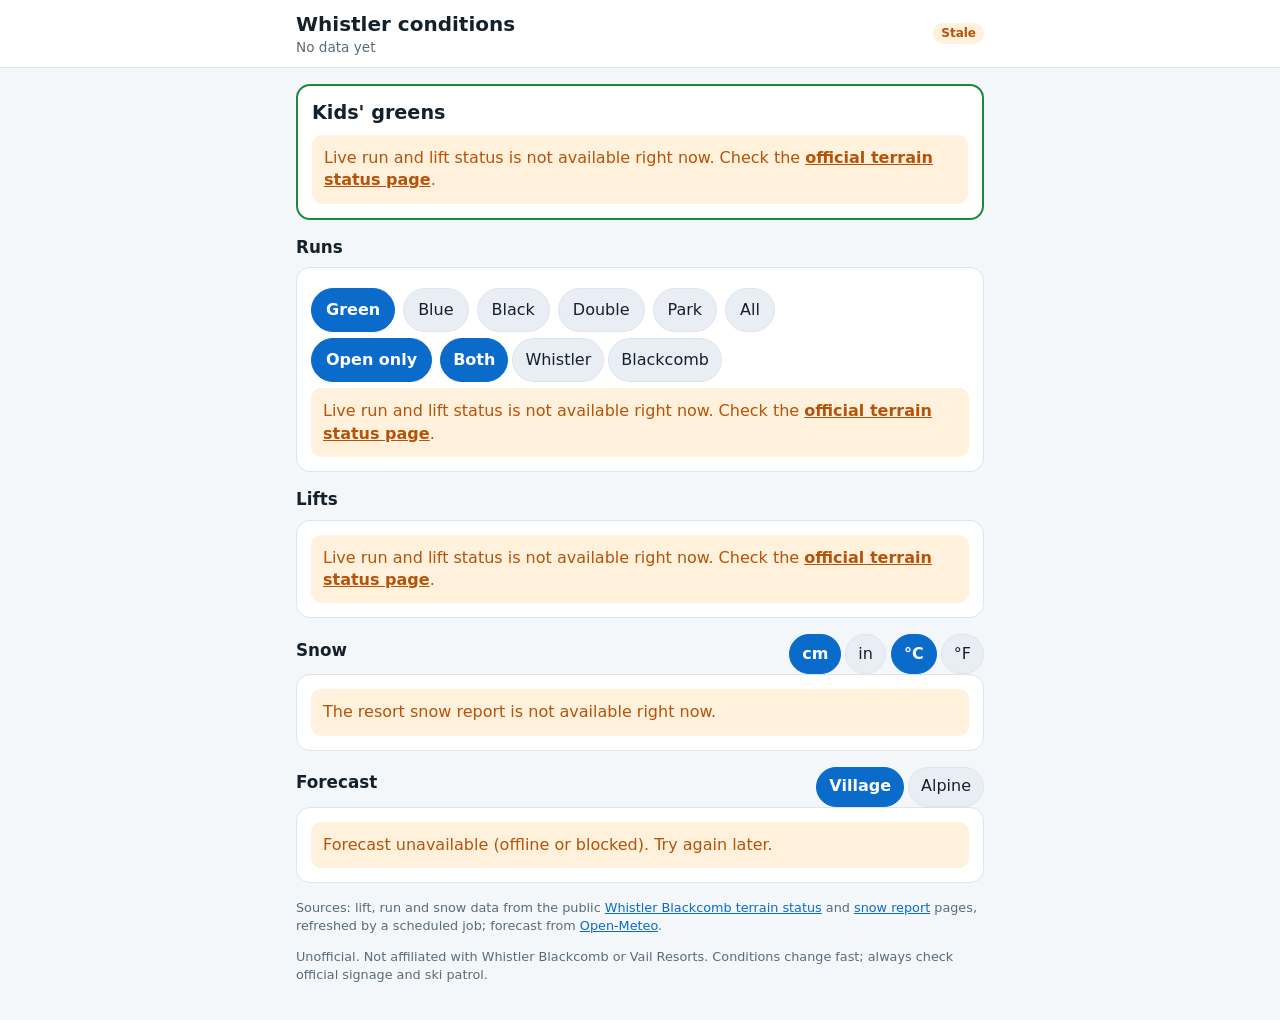
==== whistler/index.html @ 3a65b510 "Add Whistler conditions app, scraper, and Pages workflow Co-Authored-By: Claude Opus 5.5 <noreply@an" ====
<!doctype html>
<html lang="en">
<head>
<meta charset="utf-8">
<meta name="viewport" content="width=device-width, initial-scale=1, viewport-fit=cover">
<meta name="color-scheme" content="light dark">
<title>Whistler conditions</title>
<style>
:root{
  --bg:#f4f7fa;--card:#fff;--ink:#14212b;--mute:#5a6b78;--line:#dde5ec;
  --accent:#0b6bcb;--accent-ink:#fff;--green:#1b8a3a;--green-bg:#e3f5e8;
  --blue:#1565c0;--black:#222;--warn:#b45309;--warn-bg:#fff1dc;--bad:#b3261e;--bad-bg:#fde8e6;
  --chip:#e8eef4;
}
@media (prefers-color-scheme:dark){
  :root{--bg:#0e151b;--card:#18222b;--ink:#e8eef3;--mute:#9aabb8;--line:#2a3743;
  --accent:#5aa9f5;--accent-ink:#06121d;--green:#58d27a;--green-bg:#17301f;
  --blue:#6fb0f7;--black:#ddd;--warn:#f4b45f;--warn-bg:#3a2a12;--bad:#ff8a80;--bad-bg:#3b1a18;--chip:#243240;}
}
*{box-sizing:border-box}
html{-webkit-text-size-adjust:100%}
body{margin:0;background:var(--bg);color:var(--ink);font:16px/1.4 system-ui,-apple-system,"Segoe UI",Roboto,sans-serif;overflow-x:hidden}
main,header .in,footer{max-width:720px;margin:0 auto;padding-left:16px;padding-right:16px}
header{background:var(--card);border-bottom:1px solid var(--line);padding:calc(10px + env(safe-area-inset-top)) 0 10px}
header .in{display:flex;justify-content:space-between;align-items:center;gap:8px;flex-wrap:wrap}
h1{font-size:1.25rem;margin:0}
.upd{color:var(--mute);font-size:.85rem}
.badge{display:inline-block;font-size:.75rem;font-weight:600;padding:2px 8px;border-radius:99px;background:var(--chip);color:var(--mute);vertical-align:middle}
.badge.stale{background:var(--warn-bg);color:var(--warn)}
.badge.groom{background:var(--green-bg);color:var(--green)}
section{margin:16px 0}
h2{font-size:1.05rem;margin:0 0 8px}
.card{background:var(--card);border:1px solid var(--line);border-radius:14px;padding:14px}
.hero{border-color:var(--green);border-width:2px}
.hero h2{font-size:1.2rem}
.counts{display:flex;gap:10px;margin:6px 0 12px}
.count{flex:1;background:var(--green-bg);border-radius:12px;padding:10px;text-align:center}
.count b{display:block;font-size:2rem;line-height:1.1;color:var(--green)}
.count span{font-size:.8rem;color:var(--mute)}
.mt{font-weight:700;margin:12px 0 2px}
.area{font-size:.8rem;color:var(--mute);text-transform:uppercase;letter-spacing:.04em;margin:8px 0 2px}
ul.list{list-style:none;margin:0;padding:0}
ul.list li{display:flex;justify-content:space-between;align-items:center;gap:8px;padding:9px 0;border-top:1px solid var(--line);min-height:44px}
ul.list li:first-child{border-top:0}
.dot{display:inline-block;width:10px;height:10px;border-radius:50%;margin-right:8px;background:var(--mute);flex:none}
.dot.green{background:var(--green)}.dot.blue{background:var(--blue)}.dot.black{background:var(--black)}
.dot.double{background:var(--black);box-shadow:0 0 0 2px var(--bad)}.dot.park{background:var(--warn)}
.dot.open{background:var(--green)}.dot.closed{background:var(--bad)}
.nm{display:flex;align-items:center;min-width:0}
.nm span.t{overflow-wrap:anywhere}
.st{font-size:.8rem;color:var(--mute);white-space:nowrap}
.row{display:flex;gap:8px;flex-wrap:wrap;margin:6px 0}
button.chip,.seg button{font:inherit;min-height:44px;padding:0 14px;border-radius:99px;border:1px solid var(--line);background:var(--chip);color:var(--ink);cursor:pointer}
button.chip[aria-pressed=true],.seg button[aria-pressed=true]{background:var(--accent);color:var(--accent-ink);border-color:var(--accent);font-weight:600}
.seg{display:inline-flex;gap:4px}
.seg button{padding:0 12px;min-height:40px}
.lab{font-size:.8rem;color:var(--mute);margin-top:8px}
.msg{padding:12px;border-radius:10px;background:var(--warn-bg);color:var(--warn)}
.msg a{color:inherit;font-weight:600}
.msg.bad{background:var(--bad-bg);color:var(--bad)}
.grid{display:grid;grid-template-columns:repeat(2,1fr);gap:8px}
.grid .c{background:var(--chip);border-radius:10px;padding:10px}
.grid .c b{font-size:1.3rem;display:block}.grid .c span{font-size:.8rem;color:var(--mute)}
.grid .c.wide{grid-column:1/-1}
.fc{display:grid;grid-template-columns:auto 1fr auto;gap:2px 10px;align-items:center;padding:9px 0;border-top:1px solid var(--line)}
.fc:first-of-type{border-top:0}
.fc .ic{font-size:1.5rem;grid-row:span 2}
.fc .d{font-weight:600}.fc .s{font-size:.8rem;color:var(--mute)}
.fc .sn{text-align:right;font-weight:600}
.fc .tt{text-align:right;font-size:.85rem}
.head2{display:flex;justify-content:space-between;align-items:center;gap:8px;flex-wrap:wrap}
footer{color:var(--mute);font-size:.8rem;padding-bottom:calc(24px + env(safe-area-inset-bottom))}
footer a{color:var(--accent)}
.sk{color:var(--mute)}
</style>
</head>
<body>
<header><div class="in">
  <div><h1>Whistler conditions</h1><div class="upd" id="upd">Loading...</div></div>
  <div id="stale"></div>
</div></header>
<main>
  <section class="card hero" aria-labelledby="hh"><h2 id="hh">Kids' greens</h2><div id="hero">Loading...</div></section>

  <section aria-labelledby="rh"><h2 id="rh">Runs</h2><div class="card">
    <div class="row" id="diffChips" role="group" aria-label="Difficulty"></div>
    <div class="row">
      <button class="chip" id="openOnly" aria-pressed="true">Open only</button>
      <span class="seg" id="mtn" role="group" aria-label="Mountain"></span>
    </div>
    <div id="runs"></div>
  </div></section>

  <section aria-labelledby="lh"><h2 id="lh">Lifts</h2><div class="card" id="lifts"></div></section>

  <section aria-labelledby="sh"><div class="head2"><h2 id="sh">Snow</h2>
    <span><span class="seg" id="uLen"></span> <span class="seg" id="uTemp"></span></span></div>
    <div class="card" id="snow"></div></section>

  <section aria-labelledby="fh"><div class="head2"><h2 id="fh">Forecast</h2><span class="seg" id="fpt"></span></div>
    <div class="card" id="fc">Loading forecast...</div></section>
</main>
<footer>
  <p>Sources: lift, run and snow data from the public
  <a href="https://www.whistlerblackcomb.com/the-mountain/mountain-conditions/terrain-and-lift-status.aspx">Whistler Blackcomb terrain status</a> and
  <a href="https://www.whistlerblackcomb.com/the-mountain/mountain-conditions/snow-and-weather-report.aspx">snow report</a> pages, refreshed by a scheduled job;
  forecast from <a href="https://open-meteo.com/">Open-Meteo</a>.</p>
  <p>Unofficial. Not affiliated with Whistler Blackcomb or Vail Resorts. Conditions change fast; always check official signage and ski patrol.</p>
</footer>
<script>
(function(){
"use strict";
var TERRAIN_URL="https://www.whistlerblackcomb.com/the-mountain/mountain-conditions/terrain-and-lift-status.aspx";
var DIFFS=[["green","Green"],["blue","Blue"],["black","Black"],["double","Double"],["park","Park"],["all","All"]];
var MTNS=[["both","Both"],["Whistler","Whistler"],["Blackcomb","Blackcomb"]];
var S={diff:"green",openOnly:true,mtn:"both",len:"cm",temp:"C",fpt:"village"};
var data=null,fcData=null,fcErr=null;

function lsGet(k){try{return localStorage.getItem(k)}catch(e){return null}}
function lsSet(k,v){try{localStorage.setItem(k,v)}catch(e){}}
(function load(){
  var raw=lsGet("wh.prefs");
  if(!raw)return;
  try{var o=JSON.parse(raw);for(var k in S){if(o&&o[k]!==undefined&&typeof o[k]===typeof S[k])S[k]=o[k]}}catch(e){}
})();
function save(){lsSet("wh.prefs",JSON.stringify(S))}

function $(id){return document.getElementById(id)}
function esc(s){return String(s==null?"":s).replace(/[&<>"']/g,function(c){return{"&":"&amp;","<":"&lt;",">":"&gt;",'"':"&quot;","'":"&#39;"}[c]})}
function fmtLen(cm){if(cm==null||isNaN(cm))return "–";return S.len==="cm"?Math.round(cm)+" cm":(Math.round(cm/2.54*10)/10)+" in"}
function fmtSnow(cm){if(cm==null||isNaN(cm))return "–";return S.len==="cm"?(Math.round(cm*10)/10)+" cm":(Math.round(cm/2.54*10)/10)+" in"}
function fmtT(c){if(c==null||isNaN(c))return "–";return S.temp==="C"?Math.round(c)+"°C":Math.round(c*9/5+32)+"°F"}
function fmtAlt(m){if(m==null||isNaN(m))return "–";return S.len==="cm"?Math.round(m/10)*10+" m":Math.round(m*3.281/50)*50+" ft"}

function seg(el,opts,cur,on){
  el.innerHTML=opts.map(function(o){return '<button type="button" data-v="'+esc(o[0])+'" aria-pressed="'+(cur===o[0])+'">'+esc(o[1])+'</button>'}).join("");
  el.onclick=function(e){var b=e.target.closest("button");if(b)on(b.getAttribute("data-v"))};
}
function chips(el,opts,cur,on){
  el.innerHTML=opts.map(function(o){return '<button type="button" class="chip" data-v="'+esc(o[0])+'" aria-pressed="'+(cur===o[0])+'">'+esc(o[1])+'</button>'}).join("");
  el.onclick=function(e){var b=e.target.closest("button");if(b)on(b.getAttribute("data-v"))};
}

function group(items){ // mountain -> area -> [runs]
  var g={};
  items.forEach(function(r){var m=r.mountain||"Unknown",a=r.area||"";((g[m]=g[m]||{})[a]=g[m][a]||[]).push(r)});
  return g;
}
function runLi(r,showDiff){
  return '<li><span class="nm"><span class="dot '+esc(showDiff?r.difficulty:"green")+'"></span><span class="t">'+esc(r.name)+'</span></span>'+
    '<span class="st">'+(r.groomed?'<span class="badge groom">Groomed</span> ':'')+(r.open?'':'Closed')+'</span></li>';
}
function groupedHtml(items,showDiff){
  var g=group(items),h="";
  Object.keys(g).sort().forEach(function(m){
    h+='<div class="mt">'+esc(m)+'</div>';
    Object.keys(g[m]).sort().forEach(function(a){
      if(a)h+='<div class="area">'+esc(a)+'</div>';
      h+='<ul class="list">'+g[m][a].sort(function(x,y){return x.name.localeCompare(y.name)}).map(function(r){return runLi(r,showDiff)}).join("")+'</ul>';
    });
  });
  return h;
}
function noTerrain(){
  return '<div class="msg">Live run and lift status is not available right now. Check the <a href="'+TERRAIN_URL+'" target="_blank" rel="noopener">official terrain status page</a>.</div>';
}

function renderHeader(){
  var d=data&&data.updated?new Date(data.updated):null,ok=d&&!isNaN(d)&&d.getFullYear()>2000;
  $("upd").textContent=ok?"Updated "+new Intl.DateTimeFormat("en-CA",{timeZone:"America/Vancouver",weekday:"short",hour:"numeric",minute:"2-digit",month:"short",day:"numeric"}).format(d)+" (Vancouver)":"No data yet";
  var stale=!ok||(Date.now()-d.getTime()>2*3600*1000)||!data.terrain_ok;
  $("stale").innerHTML=stale?'<span class="badge stale">Stale</span>':"";
}
function renderHero(){
  var el=$("hero");
  if(!data){el.innerHTML='<div class="msg bad">Could not load conditions.</div>';return}
  if(!data.terrain_ok||!data.runs.length){el.innerHTML=noTerrain();return}
  var greens=data.runs.filter(function(r){return r.difficulty==="green"});
  var open=greens.filter(function(r){return r.open});
  var ms=["Whistler","Blackcomb"].filter(function(m){return greens.some(function(r){return r.mountain===m})});
  if(!ms.length)ms=Object.keys(group(greens)).sort();
  var h='<div class="counts">'+ms.map(function(m){
    var t=greens.filter(function(r){return r.mountain===m}),o=t.filter(function(r){return r.open});
    return '<div class="count"><b>'+o.length+'</b><span>'+esc(m)+' greens open<br>of '+t.length+'</span></div>'}).join("")+'</div>';
  h+=open.length?groupedHtml(open,false):'<p class="sk">No green runs are reported open right now.</p>';
  el.innerHTML=h;
}
function renderRuns(){
  chips($("diffChips"),DIFFS,S.diff,function(v){S.diff=v;save();renderRuns()});
  $("openOnly").setAttribute("aria-pressed",String(S.openOnly));
  seg($("mtn"),MTNS,S.mtn,function(v){S.mtn=v;save();renderRuns()});
  var el=$("runs");
  if(!data||!data.terrain_ok||!data.runs.length){el.innerHTML=noTerrain();return}
  var items=data.runs.filter(function(r){
    return (S.diff==="all"||r.difficulty===S.diff)&&(!S.openOnly||r.open)&&(S.mtn==="both"||r.mountain===S.mtn)});
  el.innerHTML=items.length?groupedHtml(items,S.diff==="all"):'<p class="sk">No runs match these filters.</p>';
}
function renderLifts(){
  var el=$("lifts");
  if(!data||!data.terrain_ok||!data.lifts.length){el.innerHTML=noTerrain();return}
  var g={};data.lifts.forEach(function(l){(g[l.mountain||"Unknown"]=g[l.mountain||"Unknown"]||[]).push(l)});
  el.innerHTML=Object.keys(g).sort().map(function(m){
    var o=g[m].filter(function(l){return l.open}).length;
    return '<div class="mt">'+esc(m)+' <span class="badge">'+o+'/'+g[m].length+' open</span></div><ul class="list">'+
      g[m].map(function(l){return '<li><span class="nm"><span class="dot '+(l.open?'open':'closed')+'"></span><span class="t">'+esc(l.name)+'</span></span><span class="st">'+esc(l.open?"Open":(l.status&&l.status!=="false"&&l.status!=="0"?l.status:"Closed"))+'</span></li>'}).join("")+'</ul>';
  }).join("");
}
function renderSnow(){
  seg($("uLen"),[["cm","cm"],["in","in"]],S.len,function(v){S.len=v;save();renderAll()});
  seg($("uTemp"),[["C","°C"],["F","°F"]],S.temp,function(v){S.temp=v;save();renderAll()});
  var el=$("snow"),sn=data&&data.snow;
  if(data&&data.snow_ok&&sn){
    var cells=[["Base depth",sn.base_cm,1],["Overnight",sn.overnight_cm],["24 h",sn.h24_cm],["48 h",sn.h48_cm],["7 days",sn.d7_cm],["Season",sn.season_cm]];
    el.innerHTML='<div class="grid">'+cells.map(function(c){return '<div class="c'+(c[2]?' wide':'')+'"><b>'+(c[2]?fmtLen(c[1]):fmtSnow(c[1]))+'</b><span>'+c[0]+'</span></div>'}).join("")+'</div>'+
      (sn.report_time?'<div class="lab">Resort report: '+esc(sn.report_time)+'</div>':'');
    return;
  }
  var est=fcData&&fcData.alpine&&fcData.alpine.depthCm;
  el.innerHTML='<div class="msg">The resort snow report is not available right now.</div>'+
    (est!=null?'<div class="grid" style="margin-top:8px"><div class="c wide"><b>'+fmtLen(est)+'</b><span>Alpine snow depth, model estimate (Open-Meteo)</span></div></div>':'');
}

var WX={0:["☀️","Clear"],1:["🌤️","Mostly clear"],2:["⛅","Partly cloudy"],3:["☁️","Overcast"],45:["🌫️","Fog"],48:["🌫️","Rime fog"],
51:["🌦️","Light drizzle"],53:["🌦️","Drizzle"],55:["🌧️","Heavy drizzle"],56:["🌧️","Freezing drizzle"],57:["🌧️","Freezing drizzle"],
61:["🌧️","Light rain"],63:["🌧️","Rain"],65:["🌧️","Heavy rain"],66:["🌧️","Freezing rain"],67:["🌧️","Freezing rain"],
71:["🌨️","Light snow"],73:["🌨️","Snow"],75:["❄️","Heavy snow"],77:["🌨️","Snow grains"],80:["🌦️","Showers"],81:["🌧️","Showers"],82:["⛈️","Violent showers"],
85:["🌨️","Snow showers"],86:["❄️","Heavy snow showers"],95:["⛈️","Thunderstorm"],96:["⛈️","Thunderstorm, hail"],99:["⛈️","Thunderstorm, hail"]};
function wx(c){return WX[c]||["❔","Code "+c]}
var DAYF=new Intl.DateTimeFormat("en-CA",{timeZone:"America/Vancouver",weekday:"short",month:"short",day:"numeric"});

function fetchPoint(lat,lon,elev,alpine){
  var u="https://api.open-meteo.com/v1/forecast?latitude="+lat+"&longitude="+lon+(elev?"&elevation="+elev:"")+
    "&daily=weather_code,temperature_2m_max,temperature_2m_min,snowfall_sum,wind_speed_10m_max"+
    "&hourly=freezing_level_height"+(alpine?",snow_depth":"")+"&forecast_days=7&timezone=America%2FVancouver&wind_speed_unit=kmh";
  return fetch(u).then(function(r){if(!r.ok)throw new Error("HTTP "+r.status);return r.json()}).then(function(j){
    var minFz=[],i,d=j.daily.time;
    for(i=0;i<d.length;i++){
      var vals=[];
      (j.hourly.time||[]).forEach(function(t,k){if(t.slice(0,10)===d[i]&&j.hourly.freezing_level_height[k]!=null)vals.push(j.hourly.freezing_level_height[k])});
      minFz.push(vals.length?Math.min.apply(null,vals):null);
    }
    var depth=null;
    if(alpine&&j.hourly.snow_depth){
      var nowIso=new Date().toISOString().slice(0,13),k0=0;
      for(var k=0;k<j.hourly.time.length;k++){if(j.hourly.snow_depth[k]!=null){depth=j.hourly.snow_depth[k]*100;if(j.hourly.time[k]>=nowIso)break}}
    }
    return{daily:j.daily,minFz:minFz,depthCm:depth};
  });
}
function loadForecast(){
  Promise.all([fetchPoint(50.1163,-122.9574,null,false),fetchPoint(50.0593,-122.9467,1850,true)]).then(function(r){
    fcData={village:r[0],alpine:r[1]};fcErr=null;renderFc();renderSnow();
  }).catch(function(e){fcErr=e;renderFc()});
}
function renderFc(){
  seg($("fpt"),[["village","Village"],["alpine","Alpine"]],S.fpt,function(v){S.fpt=v;save();renderFc()});
  var el=$("fc");
  if(!fcData){el.innerHTML=fcErr?'<div class="msg">Forecast unavailable (offline or blocked). Try again later.</div>':"Loading forecast...";return}
  var p=fcData[S.fpt],d=p.daily;
  el.innerHTML=d.time.map(function(t,i){
    var w=wx(d.weather_code[i]),dt=new Date(t+"T12:00:00-08:00");
    return '<div class="fc"><div class="ic" title="'+esc(w[1])+'">'+w[0]+'</div><div class="d">'+esc(DAYF.format(dt))+' <span class="s">'+esc(w[1])+'</span></div>'+
      '<div class="sn">'+fmtSnow(d.snowfall_sum[i])+'</div>'+
      '<div class="s">Wind '+Math.round(d.wind_speed_10m_max[i])+' km/h · Freezing '+fmtAlt(p.minFz[i])+'</div>'+
      '<div class="tt">'+fmtT(d.temperature_2m_max[i])+' / '+fmtT(d.temperature_2m_min[i])+'</div></div>';
  }).join("")+(S.fpt==="alpine"&&p.depthCm!=null?'<div class="lab">Snow depth '+fmtLen(p.depthCm)+' (model estimate, Open-Meteo)</div>':'')+
  '<div class="lab">'+(S.fpt==="alpine"?'Alpine point, 1850 m':'Village point')+'. Snowfall is the daily total.</div>';
}

function renderAll(){renderHeader();renderHero();renderRuns();renderLifts();renderSnow();renderFc()}

$("openOnly").onclick=function(){S.openOnly=!S.openOnly;save();renderRuns()};

function loadData(){
  fetch("data.json?t="+Date.now(),{cache:"no-store"}).then(function(r){if(!r.ok)throw new Error("HTTP "+r.status);return r.json()}).then(function(j){
    j.runs=j.runs||[];j.lifts=j.lifts||[];data=j;renderAll();
  }).catch(function(){if(!data){data=null;renderAll();$("upd").textContent="Could not load data"}});
}
renderAll();
loadData();loadForecast();
setInterval(function(){loadData();loadForecast()},10*60*1000);
})();
</script>
</body>
</html>
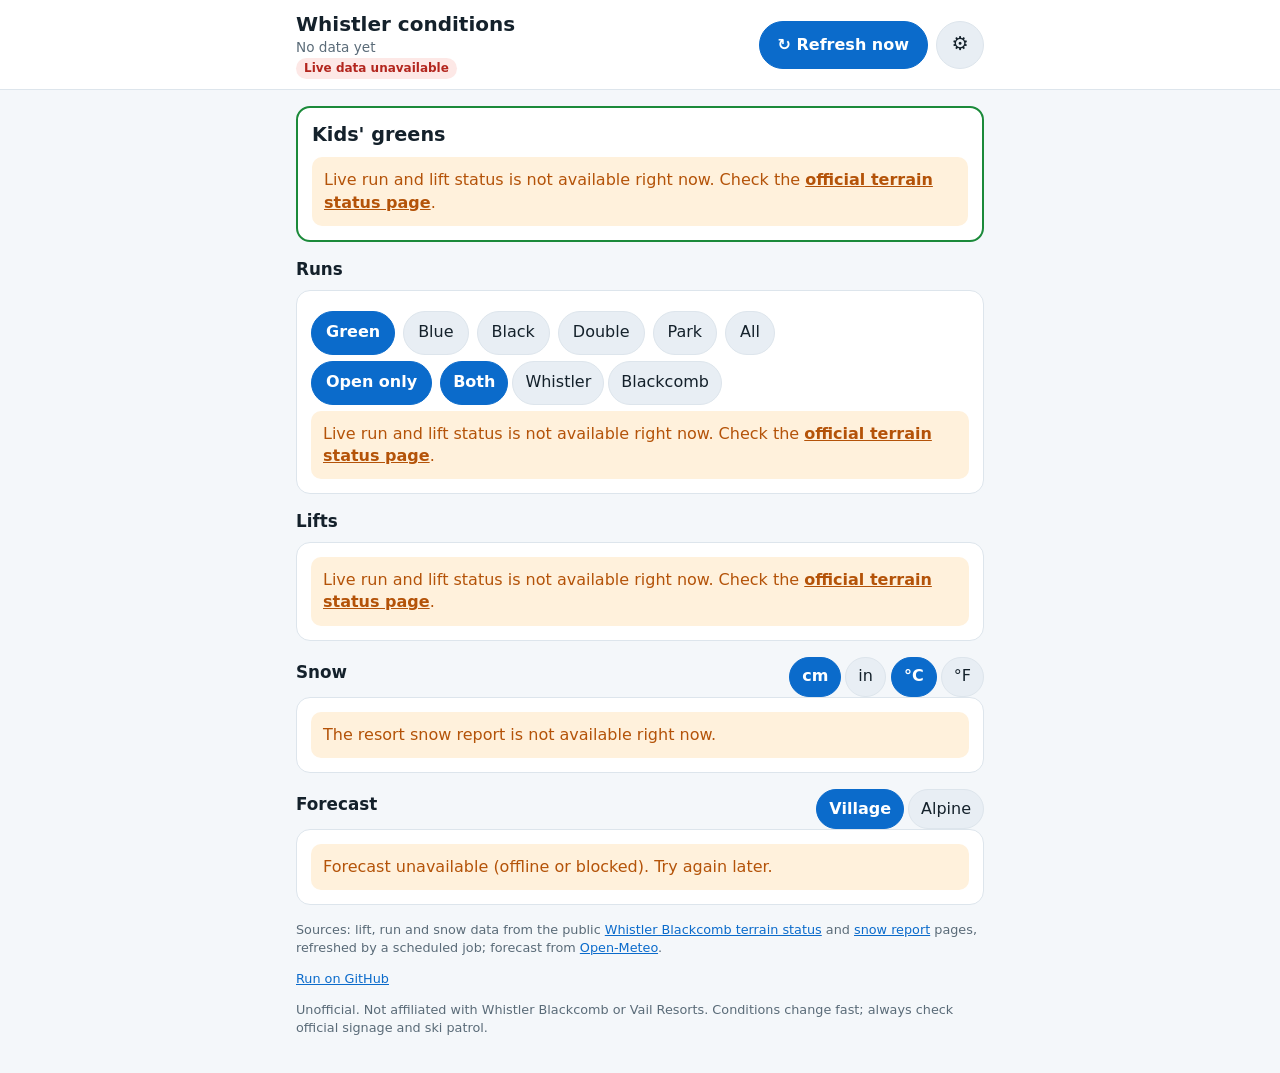
==== commit 123e5b58: "Add one-tap manual refresh with token setup and freshness label Co-Authored-By: Claude Opus 5.5 <nor" ====
--- a/whistler/index.html
+++ b/whistler/index.html
@@ -27,6 +27,34 @@
 .upd{color:var(--mute);font-size:.85rem}
 .badge{display:inline-block;font-size:.75rem;font-weight:600;padding:2px 8px;border-radius:99px;background:var(--chip);color:var(--mute);vertical-align:middle}
 .badge.stale{background:var(--warn-bg);color:var(--warn)}
+.badge.bad{background:var(--bad-bg);color:var(--bad)}
+.upd.old{color:var(--warn);font-weight:600}
+.acts{display:flex;align-items:center;gap:8px}
+.rbtn,.gbtn,.btn{font:inherit;min-height:48px;border-radius:99px;border:1px solid var(--line);background:var(--chip);color:var(--ink);cursor:pointer;display:inline-flex;align-items:center;justify-content:center;gap:6px}
+.rbtn{padding:0 18px;background:var(--accent);color:var(--accent-ink);border-color:var(--accent);font-weight:600}
+.rbtn[disabled]{opacity:.6;cursor:default}
+.gbtn{width:48px;padding:0;font-size:1.2rem}
+.rstate{display:flex;align-items:center;gap:8px;flex-wrap:wrap;font-size:.9rem;color:var(--mute);margin-top:8px}
+.rstate:empty{display:none}
+.rstate.err{color:var(--bad)}
+.rstate.ok{color:var(--green)}
+.rstate .btn{min-height:44px;padding:0 14px;font-size:.9rem}
+.spin{width:16px;height:16px;border-radius:50%;border:2.5px solid var(--line);border-top-color:var(--accent);animation:sp .8s linear infinite;flex:none}
+@keyframes sp{to{transform:rotate(360deg)}}
+@media (prefers-reduced-motion:reduce){.spin{animation-duration:2.4s}}
+.ovl{position:fixed;inset:0;background:rgba(0,0,0,.5);display:none;align-items:flex-end;justify-content:center;z-index:10}
+.ovl.on{display:flex}
+.sheet{background:var(--card);color:var(--ink);width:100%;max-width:520px;border-radius:18px 18px 0 0;padding:18px 16px calc(18px + env(safe-area-inset-bottom));max-height:90vh;overflow-y:auto}
+.sheet h2{font-size:1.15rem}
+.sheet ol{padding-left:20px;margin:8px 0}
+.sheet li{margin:4px 0}
+.sheet a{color:var(--accent)}
+.sheet input{width:100%;font:inherit;min-height:48px;padding:0 12px;border-radius:10px;border:1px solid var(--line);background:var(--bg);color:var(--ink);margin:8px 0}
+.sheet .btns{display:flex;gap:8px;flex-wrap:wrap;margin-top:4px}
+.sheet .btn.pri{background:var(--accent);color:var(--accent-ink);border-color:var(--accent);font-weight:600}
+.sheet .btn{padding:0 18px}
+.sheet .fine{font-size:.8rem;color:var(--mute);margin:10px 0 0}
+.sheet .note{font-size:.85rem;margin:6px 0 0;min-height:1.2em;color:var(--mute)}
 .badge.groom{background:var(--green-bg);color:var(--green)}
 section{margin:16px 0}
 h2{font-size:1.05rem;margin:0 0 8px}
@@ -76,9 +104,11 @@
 </head>
 <body>
 <header><div class="in">
-  <div><h1>Whistler conditions</h1><div class="upd" id="upd">Loading...</div></div>
-  <div id="stale"></div>
-</div></header>
+  <div><h1>Whistler conditions</h1><div class="upd" id="upd">Loading...</div><div id="stale"></div></div>
+  <div class="acts"><button type="button" class="rbtn" id="refresh">&#8635; Refresh now</button>
+  <button type="button" class="gbtn" id="gear" aria-label="Refresh setup" title="Refresh setup">&#9881;</button></div>
+</div>
+<div class="in"><div class="rstate" id="rstate" role="status" aria-live="polite"></div></div></header>
 <main>
   <section class="card hero" aria-labelledby="hh"><h2 id="hh">Kids' greens</h2><div id="hero">Loading...</div></section>
 
@@ -100,11 +130,31 @@
   <section aria-labelledby="fh"><div class="head2"><h2 id="fh">Forecast</h2><span class="seg" id="fpt"></span></div>
     <div class="card" id="fc">Loading forecast...</div></section>
 </main>
+<div class="ovl" id="ovl"><div class="sheet" role="dialog" aria-modal="true" aria-labelledby="sth">
+  <h2 id="sth">Refresh setup</h2>
+  <p>To refresh on demand, save a GitHub token that can run the update job.</p>
+  <ol>
+    <li><a href="https://github.com/settings/personal-access-tokens/new" target="_blank" rel="noopener">Create a fine-grained token</a></li>
+    <li>Resource owner: afwright</li>
+    <li>Repository access: Only select repositories, then anwtest</li>
+    <li>Permissions: Repository, Actions, Read and write</li>
+    <li>Expiration: 30 days</li>
+    <li>Paste it below and tap Save</li>
+  </ol>
+  <label for="tok" class="lab">GitHub token</label>
+  <input type="password" id="tok" autocomplete="off" autocapitalize="off" autocorrect="off" spellcheck="false" placeholder="github_pat_...">
+  <div class="btns"><button type="button" class="btn pri" id="tokSave">Save</button>
+  <button type="button" class="btn" id="tokDel">Remove</button>
+  <button type="button" class="btn" id="tokClose">Close</button></div>
+  <div class="note" id="tokNote" role="status"></div>
+  <p class="fine">The token stays only in this browser, is never sent anywhere except api.github.com, and can only run workflows in this one test repo.</p>
+</div></div>
 <footer>
   <p>Sources: lift, run and snow data from the public
   <a href="https://www.whistlerblackcomb.com/the-mountain/mountain-conditions/terrain-and-lift-status.aspx">Whistler Blackcomb terrain status</a> and
   <a href="https://www.whistlerblackcomb.com/the-mountain/mountain-conditions/snow-and-weather-report.aspx">snow report</a> pages, refreshed by a scheduled job;
   forecast from <a href="https://open-meteo.com/">Open-Meteo</a>.</p>
+  <p><a href="https://github.com/afwright/anwtest/actions/workflows/whistler.yml" target="_blank" rel="noopener">Run on GitHub</a></p>
   <p>Unofficial. Not affiliated with Whistler Blackcomb or Vail Resorts. Conditions change fast; always check official signage and ski patrol.</p>
 </footer>
 <script>
@@ -165,11 +215,23 @@
   return '<div class="msg">Live run and lift status is not available right now. Check the <a href="'+TERRAIN_URL+'" target="_blank" rel="noopener">official terrain status page</a>.</div>';
 }
 
+function fmtAgo(ms){
+  var m=Math.floor(ms/60000);
+  if(m<1)return "just now";
+  if(m<60)return m+"m ago";
+  var h=Math.floor(m/60);m=m%60;
+  if(h<24)return h+"h "+m+"m ago";
+  return Math.floor(h/24)+"d "+(h%24)+"h ago";
+}
 function renderHeader(){
-  var d=data&&data.updated?new Date(data.updated):null,ok=d&&!isNaN(d)&&d.getFullYear()>2000;
-  $("upd").textContent=ok?"Updated "+new Intl.DateTimeFormat("en-CA",{timeZone:"America/Vancouver",weekday:"short",hour:"numeric",minute:"2-digit",month:"short",day:"numeric"}).format(d)+" (Vancouver)":"No data yet";
-  var stale=!ok||(Date.now()-d.getTime()>2*3600*1000)||!data.terrain_ok;
-  $("stale").innerHTML=stale?'<span class="badge stale">Stale</span>':"";
+  var d=data&&data.updated?new Date(data.updated):null,ok=d&&!isNaN(d)&&d.getFullYear()>2000,u=$("upd");
+  if(ok){
+    var age=Math.max(0,Date.now()-d.getTime());
+    u.textContent="Updated "+fmtAgo(age);
+    u.title=new Intl.DateTimeFormat("en-CA",{timeZone:"America/Vancouver",weekday:"short",hour:"numeric",minute:"2-digit",month:"short",day:"numeric"}).format(d)+" (Vancouver)";
+    u.className="upd"+(age>=2*3600*1000?" old":"");
+  }else{u.textContent=data?"No data yet":"Loading...";u.title="";u.className="upd"}
+  $("stale").innerHTML=data&&data.terrain_ok===false?'<span class="badge bad">Live data unavailable</span>':"";
 }
 function renderHero(){
   var el=$("hero");
@@ -276,6 +338,67 @@
     j.runs=j.runs||[];j.lifts=j.lifts||[];data=j;renderAll();
   }).catch(function(){if(!data){data=null;renderAll();$("upd").textContent="Could not load data"}});
 }
+
+var TK="wb_gh_token",API="https://api.github.com/repos/afwright/anwtest/actions/workflows/whistler.yml/dispatches";
+var busy=false,hideT=null,pollT=null;
+function tkGet(){try{return localStorage.getItem(TK)||""}catch(e){return ""}}
+function tkSet(v){try{localStorage.setItem(TK,v);return true}catch(e){return false}}
+function tkDel(){try{localStorage.removeItem(TK);return true}catch(e){return false}}
+function openSheet(){$("tok").value="";$("tokNote").textContent=tkGet()?"A token is saved in this browser.":"";$("ovl").classList.add("on");$("tok").focus()}
+function closeSheet(){$("ovl").classList.remove("on");$("tok").value="";$("gear").focus()}
+function setState(kind,html){
+  clearTimeout(hideT);var el=$("rstate");el.className="rstate"+(kind?" "+kind:"");el.innerHTML=html;
+}
+function setupBtn(){return ' <button type="button" class="btn" id="stSetup">Open setup</button>'}
+function fail(msg,withSetup){
+  setState("err",'<span>'+esc(msg)+'</span>'+(withSetup?setupBtn():""));
+  var b=$("stSetup");if(b)b.onclick=openSheet;
+  endRun();
+}
+function endRun(){busy=false;$("refresh").disabled=false;clearTimeout(pollT)}
+function pollData(t0,deadline){
+  if(Date.now()>deadline){setState("err","<span>Still working. Try reloading in a minute</span>");endRun();return}
+  pollT=setTimeout(function(){
+    fetch("data.json?t="+Date.now(),{cache:"no-store"}).then(function(r){if(!r.ok)throw new Error("x");return r.json()}).then(function(j){
+      var d=Date.parse(j&&j.updated);
+      if(!isNaN(d)&&d>t0-60000){
+        j.runs=j.runs||[];j.lifts=j.lifts||[];data=j;renderAll();
+        setState("ok","<span>Updated just now</span>");endRun();
+        hideT=setTimeout(function(){setState("","")},5000);
+      }else pollData(t0,deadline);
+    }).catch(function(){pollData(t0,deadline)});
+  },10000);
+}
+function refresh(){
+  if(busy)return;
+  var t=tkGet();
+  if(!t){openSheet();return}
+  busy=true;$("refresh").disabled=true;
+  var t0=Date.now();
+  setState("",'<span class="spin" aria-hidden="true"></span><span>Starting refresh…</span>');
+  fetch(API,{method:"POST",headers:{"Authorization":"Bearer "+t,"Accept":"application/vnd.github+json","X-GitHub-Api-Version":"2022-11-28"},body:JSON.stringify({ref:"main"})}).then(function(r){
+    if(r.status===204){
+      setState("",'<span class="spin" aria-hidden="true"></span><span>Refreshing… usually 1–2 min</span>');
+      pollData(t0,t0+4*60*1000);
+    }else if(r.status===401)fail("Token invalid or expired",true);
+    else if(r.status===403||r.status===404)fail("Token can't run workflows on afwright/anwtest (needs Actions: read and write)",true);
+    else fail("GitHub returned an unexpected response ("+r.status+"). Try again later.",false);
+  }).catch(function(){fail("Couldn't reach GitHub. Check your connection and try again.",false)});
+}
+$("refresh").onclick=refresh;
+$("gear").onclick=openSheet;
+$("tokClose").onclick=closeSheet;
+$("ovl").onclick=function(e){if(e.target===this)closeSheet()};
+document.addEventListener("keydown",function(e){if(e.key==="Escape"&&$("ovl").classList.contains("on"))closeSheet()});
+$("tokSave").onclick=function(){
+  var v=$("tok").value.trim();
+  if(!v){$("tokNote").textContent="Paste a token first.";return}
+  if(tkSet(v)){$("tok").value="";$("tokNote").textContent="Saved. Tap Refresh now to use it."}
+  else $("tokNote").textContent="Could not save: this browser blocks storage.";
+};
+$("tokDel").onclick=function(){$("tokNote").textContent=tkDel()?"Token removed.":"Could not remove the token."};
+setInterval(renderHeader,60*1000);
+
 renderAll();
 loadData();loadForecast();
 setInterval(function(){loadData();loadForecast()},10*60*1000);
